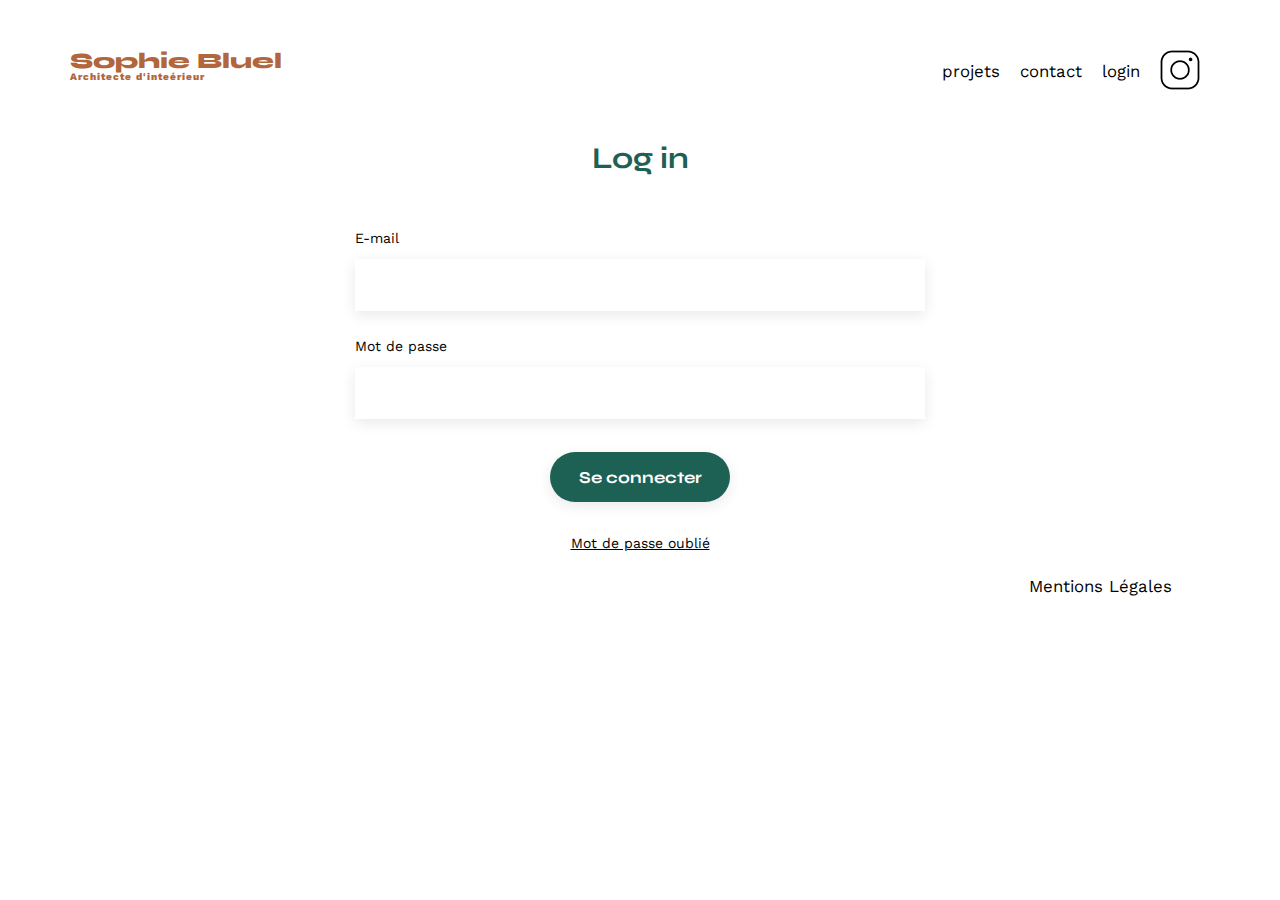
==== FrontEnd/connexion.html @ 7066bc73 "ajoute page de connexion fonctionnelle" ====
<!DOCTYPE html>
<html lang="fr">

<head>
	<meta charset="UTF-8">
	<title>Sophie Bluel - Connexion</title>
	<meta name="viewport" content="width=device-width, initial-scale=1.0">
	<link rel="preconnect" href="https://fonts.googleapis.com">
	<link rel="preconnect" href="https://fonts.gstatic.com" crossorigin>
	<link href="https://fonts.googleapis.com/css2?family=Syne:wght@700;800&family=Work+Sans&display=swap" rel="stylesheet">
	<meta name="description" content="">
	<link rel="stylesheet" href="./assets/style.css">
	<script type="module" src="./JS/connexion.js"></script>
</head>

<body>

    <header>

        <a href='http://127.0.0.1:5500/FrontEnd/index.html' class="lien-logo">
        <h1>Sophie Bluel <span>Architecte d'inteérieur</span></h1>
        </a>
    
        <nav>
            <ul>
                <li>projets</li>
                <li>contact</li>
                <li>login</li>
                <li><img src="./assets/icons/instagram.png" alt="Instagram"></li>
            </ul>
        </nav>
    
    </header>
    
    <main>

        <section id="connexion">

            <h2>Log in</h2>

            <form id="formulaireConnexion">
                <label for="email">E-mail</label>
                <input type="email" name="email" id="email" required>
                <label for="mdp">Mot de passe</label>
                <input type="text" name="mdp" id="mdp" required>
                <input type="submit" value="Se connecter">
                <div id="messageErreur"></div>
                <a id="mdpOublie">Mot de passe oublié</a>
            </form>

        </section>

    </main>

    <footer>

        <nav>

            <ul>
                <li>Mentions Légales</li>
            </ul>

        </nav>

    </footer>

</body>
---- FrontEnd/assets/style.css ----
/* http://meyerweb.com/eric/tools/css/reset/
   v2.0 | 20110126
   License: none (public domain)
*/

html, body, div, span, applet, object, iframe,
h1, h2, h3, h4, h5, h6, p, blockquote, pre,
a, abbr, acronym, address, big, cite, code,
del, dfn, em, img, ins, kbd, q, s, samp,
small, strike, strong, sub, sup, tt, var,
b, u, i, center,
dl, dt, dd, ol, ul, li,
fieldset, form, label, legend,
table, caption, tbody, tfoot, thead, tr, th, td,
article, aside, canvas, details, embed,
figure, figcaption, footer, header, hgroup,
menu, nav, output, ruby, section, summary,
time, mark, audio, video {
	margin: 0;
	padding: 0;
	border: 0;
	font-size: 100%;
	font: inherit;
	vertical-align: baseline;
}
/* HTML5 display-role reset for older browsers */
article, aside, details, figcaption, figure,
footer, header, hgroup, menu, nav, section {
	display: block;
}
body {
	line-height: 1;
}
ol, ul {
	list-style: none;
}
blockquote, q {
	quotes: none;
}
blockquote:before, blockquote:after,
q:before, q:after {
	content: '';
	content: none;
}
table {
	border-collapse: collapse;
	border-spacing: 0;
}
/** end reset css**/
body {
	max-width: 1140px;
	margin:auto;
	font-family: 'Work Sans' ;
	font-size: 14px;
}
header {
	display: flex;
	justify-content: space-between;
	margin: 50px 0
}
section {
	margin: 50px 0
}

h1{
	display: flex;
	flex-direction: column;
	font-family: 'Syne';
	font-size: 22px;
	font-weight: 800;
	color: #B1663C
}

h1 > span {
	font-family: 'Work Sans';
	font-size:10px;
	letter-spacing: 0.1em;
;
}

h2{
	font-family: 'Syne';
	font-weight: 700;
	font-size: 30px;
	color: #1D6154
}
nav ul {
	display: flex;
	align-items: center;
	list-style-type: none;

}
nav li {
	padding: 0 10px;
	font-size: 1.2em;
}

li:hover {
	color: #B1663C;
}
#introduction {
	display: flex;
	align-items: center;
}
#introduction figure {
	flex: 1
}
#introduction img {
	display: block;
	margin: auto;
	width: 80%;
}

#introduction article {
	flex: 1
}
#introduction h2 {
	margin-bottom: 1em;
}

#introduction p {
	margin-bottom: 0.5em;
}
#portfolio h2 {
	text-align: center;
	margin-bottom: 1em;
}

.filtres {
	display: flex;
	margin :0px auto 50px auto;
	width : 62%;
	justify-content: space-between;
}

.boutonFiltre {
	padding: 0px 20px 0px 20px;
	height: 37px;

	background: none;
	border: 1px solid #1D6154;
	border-radius: 60px;
	font-family: 'Syne';
	font-style: normal;
	font-weight: 700;
	font-size: 16px;
	line-height: 19px;
	text-align: center;
	color: #1D6154;
}

.boutonFiltre:hover {
	background: #1D6154;
	color: #FFFFFF;
}

.gallery {
	width: 100%;
	display: grid;
	grid-template-columns: 1fr 1fr 1fr;
	grid-column-gap: 20px;
	grid-row-gap: 20px;
}

.gallery img {
	width: 100%;

}
#contact, #connexion {
	width: 50%;
	margin: auto;
}
#contact, #connexion > * {
	text-align: center;

}
#contact h2, #connexion h2{
	margin-bottom: 20px;
}
#contact form, #connexion form  {
	text-align: left;
	margin-top:30px;
	display: flex;
	flex-direction: column;
}

#contact input, #connexion input {
	height: 50px;
	font-size: 1.2em;
	border: none;
	box-shadow: 0px 4px 14px rgba(0, 0, 0, 0.09);
}
#contact label, #connexion label {
	margin: 2em 0 1em 0;
}
#contact textarea, #contact textarea {
	border: none;
	box-shadow: 0px 4px 14px rgba(0, 0, 0, 0.09);
}

input[type="submit"]{
	font-family: 'Syne';
	font-weight: 700;
	color: white;
	background-color: #1D6154;
	margin : 2em auto ;
	width: 180px;
	text-align: center;
	border-radius: 60px ;
}

footer nav ul {
	display: flex;
	justify-content: flex-end;
	margin: 2em;
}

#mdpOublie {
	text-align: center;
	text-decoration: underline;
}

.edition {
	display: flex;
}

.lien-logo, .lien-entete {
	text-decoration: none;
}

.lien-entete {
	color : black;
}
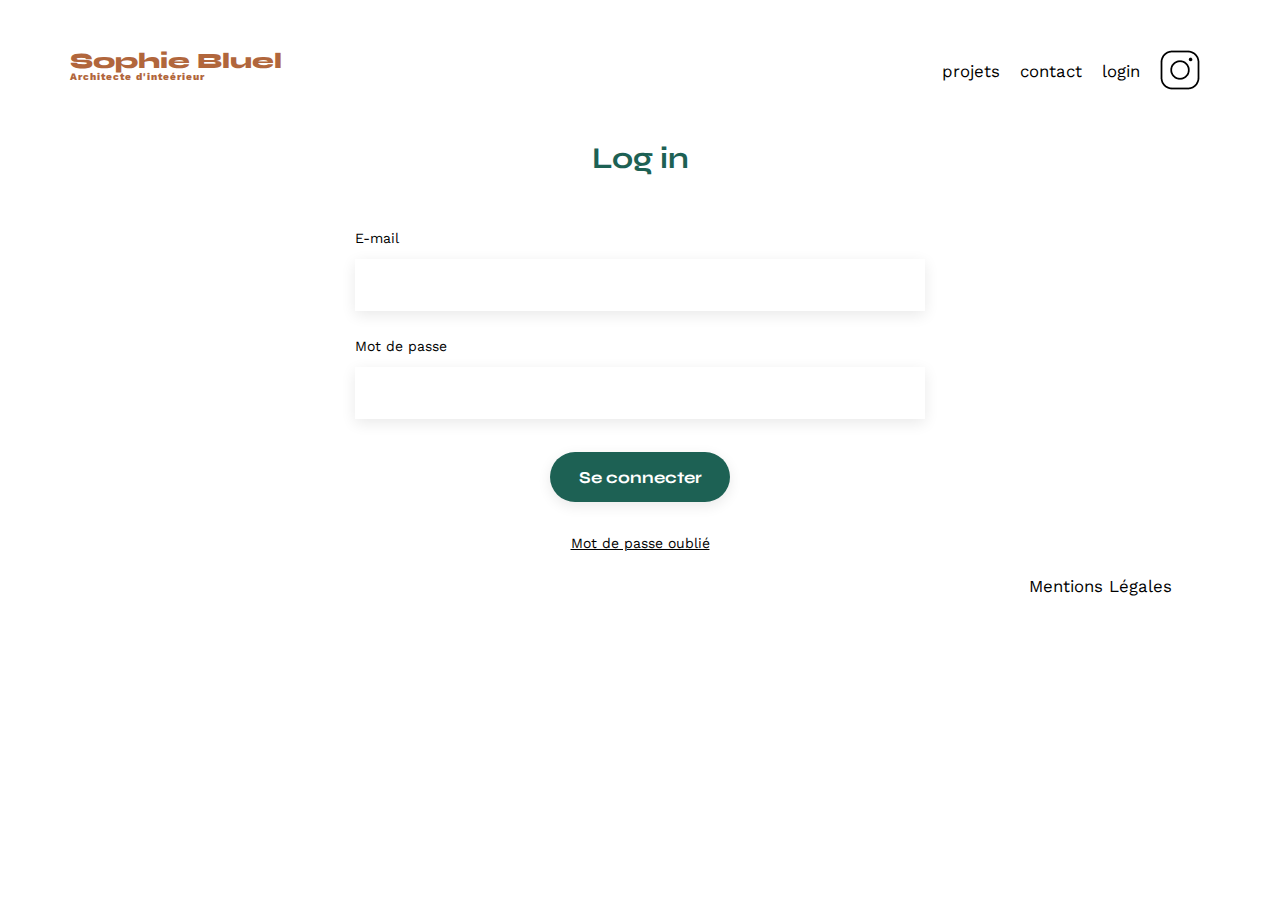
==== commit 5f144f68: "Suppression de la 2nde page editeur" ====
--- a/FrontEnd/connexion.html
+++ b/FrontEnd/connexion.html
@@ -16,19 +16,21 @@
 <body>
 
     <header>
-
-        <a href='http://127.0.0.1:5500/FrontEnd/index.html' class="lien-logo">
-        <h1>Sophie Bluel <span>Architecte d'inteérieur</span></h1>
-        </a>
-    
-        <nav>
-            <ul>
-                <li>projets</li>
-                <li>contact</li>
-                <li>login</li>
-                <li><img src="./assets/icons/instagram.png" alt="Instagram"></li>
-            </ul>
-        </nav>
+        
+        <div class="en-tete">
+            <a href='http://127.0.0.1:5500/FrontEnd/index.html' class="lien-logo">
+            <h1>Sophie Bluel <span>Architecte d'inteérieur</span></h1>
+            </a>
+        
+            <nav>
+                <ul>
+                    <li>projets</li>
+                    <li>contact</li>
+                    <li>login</li>
+                    <li><img src="./assets/icons/instagram.png" alt="Instagram"></li>
+                </ul>
+            </nav>
+        </div>
     
     </header>
     
--- a/FrontEnd/assets/style.css
+++ b/FrontEnd/assets/style.css
@@ -53,11 +53,47 @@
 	font-family: 'Work Sans' ;
 	font-size: 14px;
 }
+
 header {
+	display: flex;
+	flex-direction: column;
+}
+
+#bandeau-editeur {
+	margin : 0;
+	height : 60px;
+
+	justify-content: center;
+	align-items: center;
+	background-color: black;
+}
+
+#icone-bandeau {
+	display: flex;
+	margin-right : 20px;
+	color: white;
+}
+
+#bouton-bandeau {
+	background: #FFFFFF;
+	border-radius: 60px;
+	padding : 11px 23px 11px 23px;
+
+	font-family: 'Work Sans';
+	font-style: normal;
+	font-weight: 500;
+	font-size: 14px;
+	line-height: 16px;
+	text-align: center;
+	color: #000000;
+}
+
+.en-tete {
 	display: flex;
 	justify-content: space-between;
 	margin: 50px 0
 }
+
 section {
 	margin: 50px 0
 }
@@ -220,14 +256,46 @@
 	text-decoration: underline;
 }
 
-.edition {
-	display: flex;
-}
-
 .lien-logo, .lien-entete {
 	text-decoration: none;
 }
 
 .lien-entete {
 	color : black;
+}
+
+.lien-modale {
+	display: flex;
+	text-decoration : none;
+	color : black;
+}
+
+.fa-pen-to-square {
+	margin-right : 7px;
+}
+
+#edition-photo {
+	width : 80px;
+	margin-left: 10%;
+	padding-top : 13px;
+}
+
+#titre-projets {
+    display: flex;
+    justify-content: center;
+	align-items: center;
+}
+
+#titre {
+	text-align: center;
+    margin: 0px;
+}
+
+#edition-projets {
+    margin-left: 1em;
+	margin-bottom : 30px;
+}
+
+.element-editeur {
+	display : none;
 }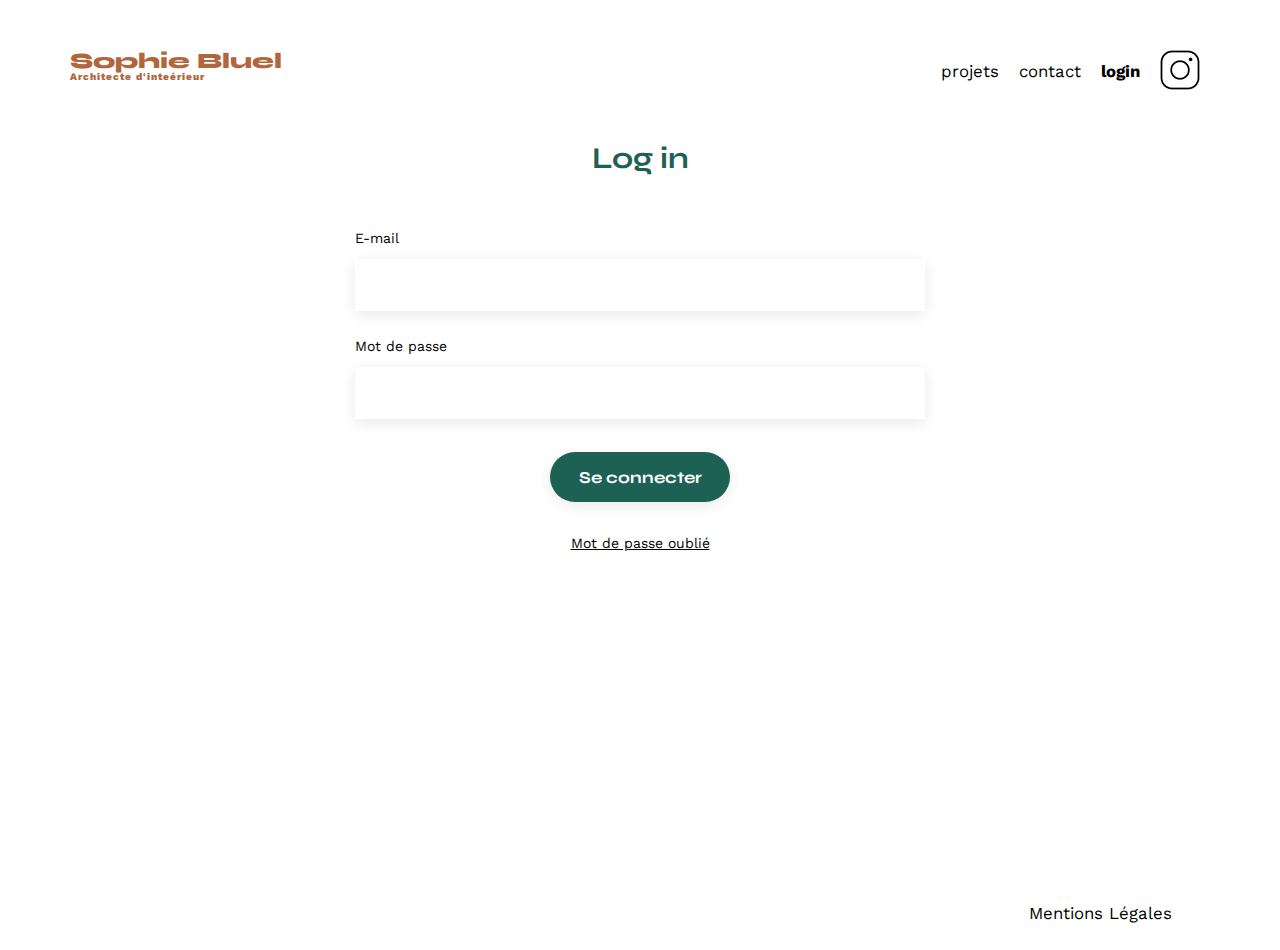
==== commit e16fa60e: "Ajout des modales fonctionnelles" ====
--- a/FrontEnd/connexion.html
+++ b/FrontEnd/connexion.html
@@ -26,7 +26,7 @@
                 <ul>
                     <li>projets</li>
                     <li>contact</li>
-                    <li>login</li>
+                    <li style="font-weight:bold">login</li>
                     <li><img src="./assets/icons/instagram.png" alt="Instagram"></li>
                 </ul>
             </nav>
@@ -36,25 +36,25 @@
     
     <main>
 
-        <section id="connexion">
+        <section id="formulaire-connexion">
 
             <h2>Log in</h2>
 
-            <form id="formulaireConnexion">
+            <form>
                 <label for="email">E-mail</label>
-                <input type="email" name="email" id="email" required>
+                <input type="email" name="email" id="email-connexion" required>
                 <label for="mdp">Mot de passe</label>
-                <input type="text" name="mdp" id="mdp" required>
-                <input type="submit" value="Se connecter">
-                <div id="messageErreur"></div>
-                <a id="mdpOublie">Mot de passe oublié</a>
+                <input type="text" name="mdp" id="mdp-connexion" required>
+                <input type="submit" value="Se connecter" id="bouton-connexion">
+                <div id="message-erreur-connexion"></div>
+                <a id="mdp-oublie">Mot de passe oublié</a>
             </form>
 
         </section>
 
     </main>
 
-    <footer>
+    <footer id="footer-connexion">
 
         <nav>
 
--- a/FrontEnd/assets/style.css
+++ b/FrontEnd/assets/style.css
@@ -49,7 +49,7 @@
 /** end reset css**/
 body {
 	max-width: 1140px;
-	margin:auto;
+	margin: auto;
 	font-family: 'Work Sans' ;
 	font-size: 14px;
 }
@@ -59,39 +59,15 @@
 	flex-direction: column;
 }
 
-#bandeau-editeur {
-	margin : 0;
-	height : 60px;
-
-	justify-content: center;
-	align-items: center;
-	background-color: black;
-}
-
-#icone-bandeau {
-	display: flex;
-	margin-right : 20px;
-	color: white;
-}
-
-#bouton-bandeau {
-	background: #FFFFFF;
-	border-radius: 60px;
-	padding : 11px 23px 11px 23px;
-
-	font-family: 'Work Sans';
-	font-style: normal;
-	font-weight: 500;
-	font-size: 14px;
-	line-height: 16px;
-	text-align: center;
-	color: #000000;
-}
-
 .en-tete {
 	display: flex;
 	justify-content: space-between;
 	margin: 50px 0
+}
+
+.lien-logo, .lien-entete {
+	text-decoration: none;
+	color : black;
 }
 
 section {
@@ -131,7 +107,7 @@
 	font-size: 1.2em;
 }
 
-li:hover {
+li a:hover {
 	color: #B1663C;
 }
 #introduction {
@@ -162,6 +138,12 @@
 	margin-bottom: 1em;
 }
 
+#titre-projets {
+    display: flex;
+    justify-content: center;
+	align-items: center;
+}
+
 .filtres {
 	display: flex;
 	margin :0px auto 50px auto;
@@ -169,7 +151,7 @@
 	justify-content: space-between;
 }
 
-.boutonFiltre {
+.bouton-filtre {
 	padding: 0px 20px 0px 20px;
 	height: 37px;
 
@@ -183,9 +165,10 @@
 	line-height: 19px;
 	text-align: center;
 	color: #1D6154;
-}
-
-.boutonFiltre:hover {
+	cursor: pointer;
+}
+
+.bouton-filtre:hover {
 	background: #1D6154;
 	color: #FFFFFF;
 }
@@ -202,34 +185,40 @@
 	width: 100%;
 
 }
-#contact, #connexion {
+
+#contact, #formulaire-connexion {
 	width: 50%;
 	margin: auto;
 }
-#contact, #connexion > * {
-	text-align: center;
-
-}
-#contact h2, #connexion h2{
+
+#contact, #formulaire-connexion > * {
+	text-align: center;
+
+}
+
+#contact h2, #formulaire-connexion h2{
 	margin-bottom: 20px;
 }
-#contact form, #connexion form  {
+
+#contact form, #formulaire-connexion form  {
 	text-align: left;
 	margin-top:30px;
 	display: flex;
 	flex-direction: column;
 }
 
-#contact input, #connexion input {
+#contact input, #formulaire-connexion input {
 	height: 50px;
 	font-size: 1.2em;
 	border: none;
 	box-shadow: 0px 4px 14px rgba(0, 0, 0, 0.09);
 }
-#contact label, #connexion label {
+
+#contact label, #formulaire-connexion label {
 	margin: 2em 0 1em 0;
 }
-#contact textarea, #contact textarea {
+
+#contact textarea, #formulaire-connexion textarea {
 	border: none;
 	box-shadow: 0px 4px 14px rgba(0, 0, 0, 0.09);
 }
@@ -245,23 +234,61 @@
 	border-radius: 60px ;
 }
 
+#bouton-connexion {
+	cursor: pointer;
+}
+
+#mdp-oublie {
+	text-align: center;
+	text-decoration: underline;
+	cursor: pointer;
+}
+
 footer nav ul {
 	display: flex;
 	justify-content: flex-end;
 	margin: 2em;
 }
 
-#mdpOublie {
-	text-align: center;
-	text-decoration: underline;
-}
-
-.lien-logo, .lien-entete {
-	text-decoration: none;
-}
-
-.lien-entete {
-	color : black;
+#footer-connexion {
+	margin-top : 355px;
+}
+
+/* STYLE ELEMENTS MODE EDITEUR */
+
+#bandeau-editeur {
+	position : fixed;
+	top : 0;
+	left : 0;
+	display : flex;
+	width: 100%;
+	margin: 0;
+	height : 60px;
+
+	justify-content: center;
+	align-items: center;
+	background-color: black;
+}
+
+#icone-bandeau-editeur {
+	display: flex;
+	margin-right : 20px;
+	color: white;
+}
+
+#bouton-bandeau-editeur {
+	background: #FFFFFF;
+	border-radius: 60px;
+	padding : 11px 23px 11px 23px;
+
+	font-family: 'Work Sans';
+	font-style: normal;
+	font-weight: 500;
+	font-size: 14px;
+	line-height: 16px;
+	text-align: center;
+	color: #000000;
+	cursor: pointer;
 }
 
 .lien-modale {
@@ -274,28 +301,13 @@
 	margin-right : 7px;
 }
 
-#edition-photo {
+#lien-edition-photo {
 	width : 80px;
 	margin-left: 10%;
 	padding-top : 13px;
 }
 
-#titre-projets {
-    display: flex;
-    justify-content: center;
-	align-items: center;
-}
-
-#titre {
-	text-align: center;
-    margin: 0px;
-}
-
-#edition-projets {
+#lien-edition-projets {
     margin-left: 1em;
 	margin-bottom : 30px;
-}
-
-.element-editeur {
-	display : none;
 }